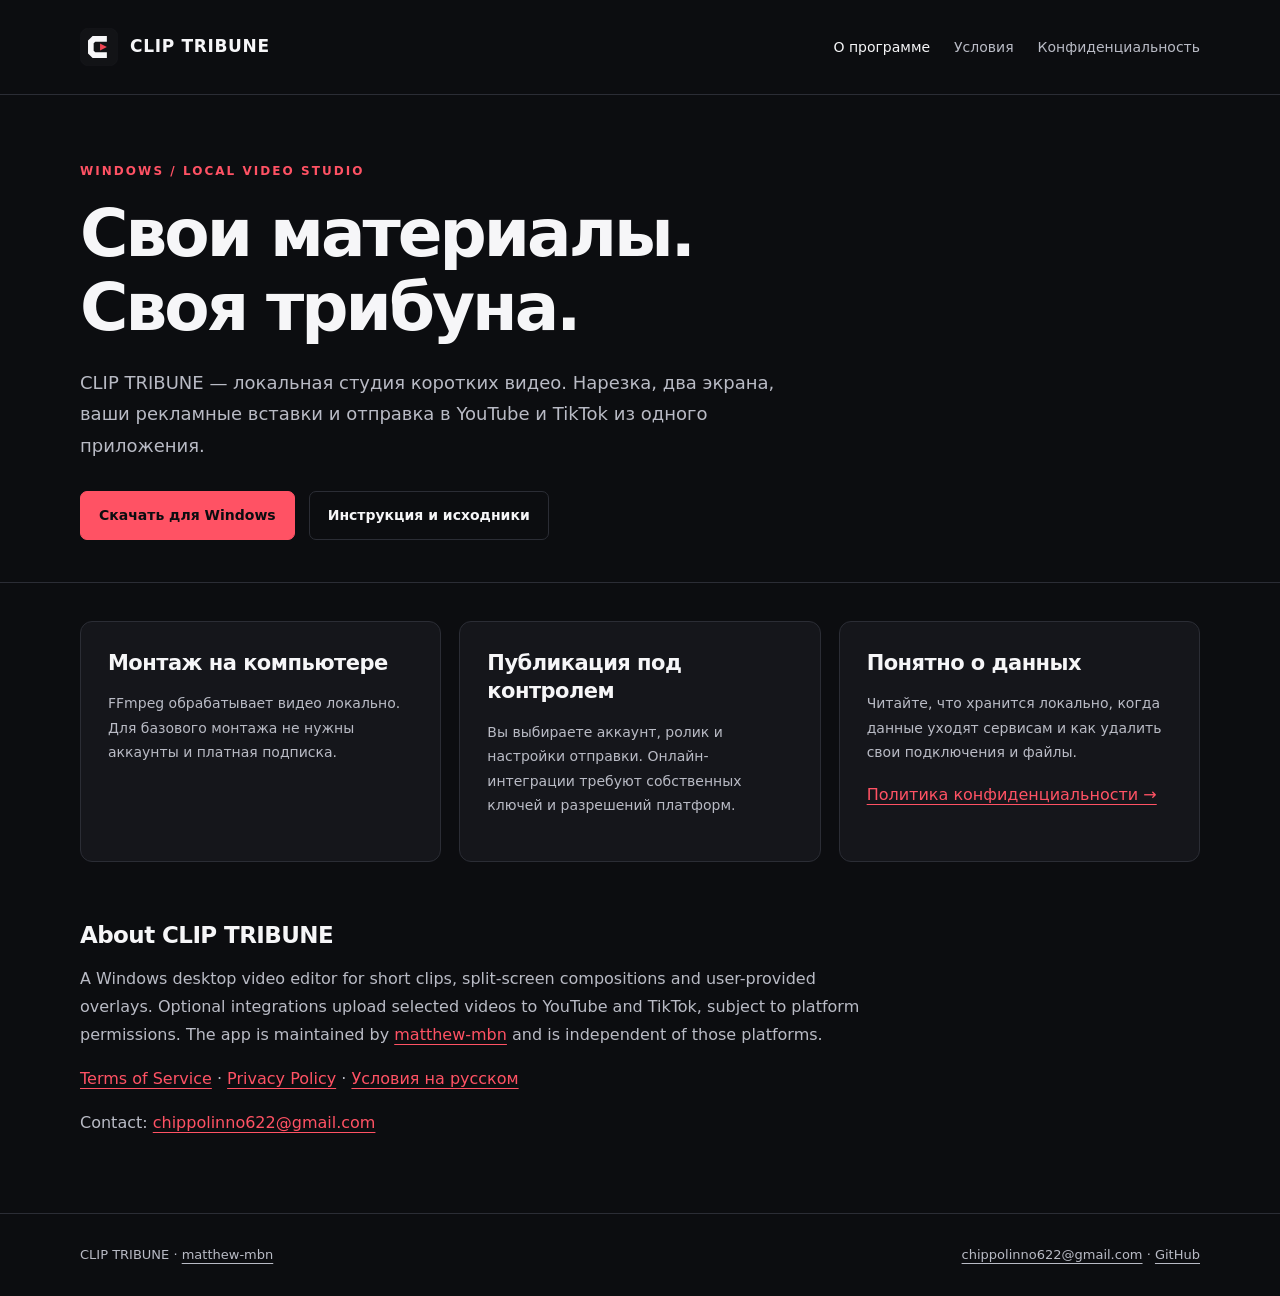
==== docs/index.html @ b44d0ffa "Publish bilingual terms and privacy pages" ====
<!doctype html>
<html lang="ru"><head><meta charset="utf-8">
<meta name="viewport" content="width=device-width, initial-scale=1">
<title>Локальная студия видео · CLIP TRIBUNE</title>
<meta name="description" content="CLIP TRIBUNE — студия коротких видео для Windows. Скачать приложение, прочитать инструкции и правила обработки данных.">
<meta name="theme-color" content="#0c0d10">
<link rel="canonical" href="https://matthew-mbn.github.io/CLIP-TRIBUNE/index.html">
<link rel="icon" href="site-assets/logo.svg" type="image/svg+xml">
<link rel="stylesheet" href="site.css"></head><body>
<a class="skip" href="#main">К содержимому</a>
<header class="top"><div class="wrap"><a class="brand" href="index.html">
<img src="site-assets/logo.svg" width="38" height="38" alt="">CLIP TRIBUNE</a>
<nav class="nav" aria-label="Главная навигация"><a href="index.html" aria-current="page">О программе</a><a href="terms-ru.html">Условия</a><a href="privacy-ru.html">Конфиденциальность</a></nav></div></header>
<main id="main"><div class="hero"><div class="wrap"><p class="eyebrow">Windows / Local video studio</p>
<h1>Свои материалы.<br>Своя трибуна.</h1><p class="lead">CLIP TRIBUNE — локальная студия коротких видео.
Нарезка, два экрана, ваши рекламные вставки и отправка в YouTube и TikTok из одного приложения.</p>
<div class="actions"><a class="button primary" href="https://github.com/matthew-mbn/CLIP-TRIBUNE/releases/latest">Скачать для Windows</a>
<a class="button" href="https://github.com/matthew-mbn/CLIP-TRIBUNE#readme">Инструкция и исходники</a></div></div></div>
<div class="wrap"><div class="cards"><section class="card"><h2>Монтаж на компьютере</h2>
<p>FFmpeg обрабатывает видео локально. Для базового монтажа не нужны аккаунты и платная подписка.</p></section>
<section class="card"><h2>Публикация под контролем</h2><p>Вы выбираете аккаунт, ролик и настройки отправки.
Онлайн-интеграции требуют собственных ключей и разрешений платформ.</p></section>
<section class="card"><h2>Понятно о данных</h2><p>Читайте, что хранится локально, когда данные уходят
сервисам и как удалить свои подключения и файлы.</p><a href="privacy-ru.html">Политика конфиденциальности →</a></section></div>
<section class="home-detail" lang="en"><h2>About CLIP TRIBUNE</h2><p>A Windows desktop video editor
for short clips, split-screen compositions and user-provided overlays. Optional integrations upload
selected videos to YouTube and TikTok, subject to platform permissions. The app is maintained by
<a href="https://github.com/matthew-mbn">matthew-mbn</a> and is independent of those platforms.</p><p><a href="terms.html">Terms of Service</a> ·
<a href="privacy.html">Privacy Policy</a> · <a href="terms-ru.html" lang="ru">Условия на русском</a></p>
<p>Contact: <a href="mailto:chippolinno622@gmail.com">chippolinno622@gmail.com</a></p></section></div></main>
<footer><div class="wrap"><span>CLIP TRIBUNE · <a href="https://github.com/matthew-mbn">matthew-mbn</a></span>
<span><a href="mailto:chippolinno622@gmail.com">chippolinno622@gmail.com</a> · <a href="https://github.com/matthew-mbn/CLIP-TRIBUNE">GitHub</a></span></div></footer></body></html>
---- docs/site.css ----
/* Общий стиль сайта и юридических страниц. Без внешних шрифтов и трекеров. */
:root{color-scheme:dark;--bg:#0c0d10;--panel:#15161b;--line:#2b2d35;--text:#f6f6f8;--muted:#b9bbc5;--red:#ff5264}
*{box-sizing:border-box}html{scroll-behavior:smooth;scroll-padding-top:24px}body{margin:0;background:var(--bg);color:var(--text);font:16px/1.75 system-ui,-apple-system,"Segoe UI",sans-serif}a{color:var(--red);text-underline-offset:4px}a:hover{color:#fff}a:focus-visible{outline:2px solid var(--red);outline-offset:6px}img{max-width:100%;height:auto}.wrap{width:min(1120px,calc(100% - 48px));margin:auto}.skip{position:absolute;left:20px;top:-80px;background:var(--panel);padding:10px}.skip:focus{top:10px}.top{border-bottom:1px solid var(--line)}.top .wrap{display:flex;align-items:center;justify-content:space-between;gap:24px;min-height:94px}.brand{display:flex;align-items:center;gap:12px;color:var(--text);text-decoration:none;font-size:17px;font-weight:800;letter-spacing:.04em;white-space:nowrap}.brand img{width:38px;height:38px}.nav{display:flex;gap:24px;flex-wrap:wrap}.nav a{font-size:14px;color:var(--muted);text-decoration:none}.nav a[aria-current=page],.nav a:hover{color:var(--text)}.hero{padding:66px 0 42px;border-bottom:1px solid var(--line)}.eyebrow{text-transform:uppercase;letter-spacing:.17em;font-size:12px;font-weight:750;color:var(--red);margin:0 0 15px}.hero h1{font-size:clamp(34px,6vw,66px);line-height:1.12;letter-spacing:-.045em;max-width:900px;margin:0 0 22px}.hero .lead{color:var(--muted);max-width:700px;font-size:18px;margin:0}.meta{display:flex;gap:20px;flex-wrap:wrap;color:var(--muted);font-size:13px;margin-top:24px}.document{display:grid;grid-template-columns:220px minmax(0,1fr);gap:64px;padding:46px 0 72px}.toc{align-self:start;position:sticky;top:24px;font-size:13px}.toc strong{display:block;color:var(--muted);font-size:11px;text-transform:uppercase;letter-spacing:.12em;margin-bottom:16px}.toc a{display:block;text-decoration:none;color:var(--muted);border-left:1px solid var(--line);padding:7px 14px}.toc a:hover{border-color:var(--red);color:var(--text)}article{max-width:780px;min-width:0}article section+section{margin-top:38px}h2{font-size:23px;line-height:1.35;letter-spacing:-.025em;margin:0 0 14px}p{margin:0 0 16px}article p,article li{color:var(--muted)}article strong{color:var(--text)}ul,ol{padding-left:23px;margin:12px 0 20px}li+li{margin-top:9px}code{font-size:.88em;color:var(--text);overflow-wrap:anywhere}article a{overflow-wrap:anywhere}.note{background:var(--panel);padding:20px 24px;border-left:3px solid var(--red);border-radius:0 8px 8px 0;margin:22px 0}.cards{display:grid;grid-template-columns:repeat(3,1fr);gap:18px;padding:38px 0}.card{padding:27px;background:var(--panel);border:1px solid var(--line);border-radius:12px}.card h2{font-size:21px}.card p{color:var(--muted);font-size:14px}.actions{display:flex;gap:14px;flex-wrap:wrap;margin-top:30px}.button{display:inline-block;text-decoration:none;font-size:14px;font-weight:700;padding:11px 18px;border:1px solid var(--line);border-radius:7px;color:var(--text)}.primary{background:var(--red);border-color:var(--red);color:#0c0d10}.primary:hover{background:#ff7482;color:#0c0d10}.home-detail{max-width:800px;padding:20px 0 60px}.home-detail p{color:var(--muted)}footer{border-top:1px solid var(--line);color:var(--muted);font-size:13px;padding:30px 0}footer .wrap{display:flex;justify-content:space-between;gap:20px;flex-wrap:wrap}footer a{color:var(--muted)}
@media(max-width:760px){.wrap{width:calc(100% - 32px)}.top .wrap{align-items:flex-start;flex-direction:column;padding:20px 0;gap:15px}.nav{gap:19px}.hero{padding:42px 0 30px}.document{grid-template-columns:1fr;gap:28px;padding-top:28px}.toc{position:static}.toc a{display:inline-block;padding:5px 10px}.cards{grid-template-columns:1fr}.hero .lead{font-size:16px}article section+section{margin-top:30px}}
@media(prefers-reduced-motion:reduce){html{scroll-behavior:auto}}
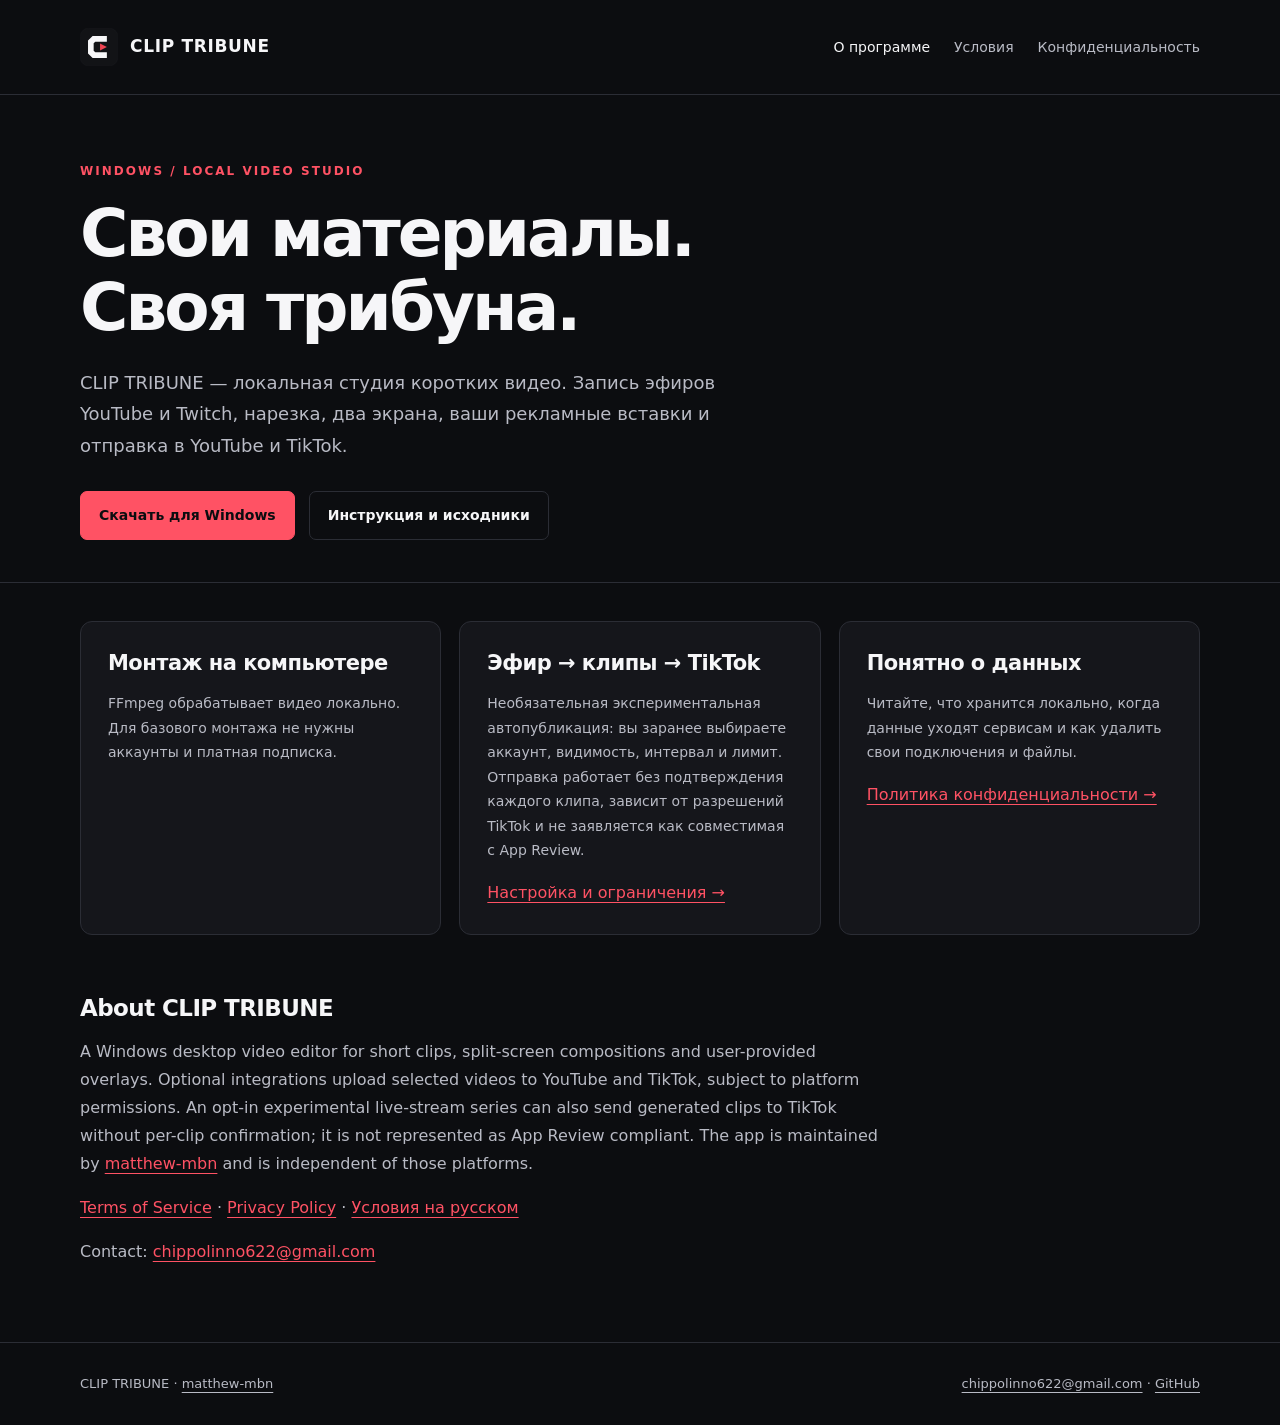
==== commit 3c9583da: "Add experimental automatic TikTok posting for live clips" ====
--- a/docs/index.html
+++ b/docs/index.html
@@ -13,18 +13,22 @@
 <nav class="nav" aria-label="Главная навигация"><a href="index.html" aria-current="page">О программе</a><a href="terms-ru.html">Условия</a><a href="privacy-ru.html">Конфиденциальность</a></nav></div></header>
 <main id="main"><div class="hero"><div class="wrap"><p class="eyebrow">Windows / Local video studio</p>
 <h1>Свои материалы.<br>Своя трибуна.</h1><p class="lead">CLIP TRIBUNE — локальная студия коротких видео.
-Нарезка, два экрана, ваши рекламные вставки и отправка в YouTube и TikTok из одного приложения.</p>
+Запись эфиров YouTube и Twitch, нарезка, два экрана, ваши рекламные вставки и отправка в YouTube и TikTok.</p>
 <div class="actions"><a class="button primary" href="https://github.com/matthew-mbn/CLIP-TRIBUNE/releases/latest">Скачать для Windows</a>
 <a class="button" href="https://github.com/matthew-mbn/CLIP-TRIBUNE#readme">Инструкция и исходники</a></div></div></div>
 <div class="wrap"><div class="cards"><section class="card"><h2>Монтаж на компьютере</h2>
 <p>FFmpeg обрабатывает видео локально. Для базового монтажа не нужны аккаунты и платная подписка.</p></section>
-<section class="card"><h2>Публикация под контролем</h2><p>Вы выбираете аккаунт, ролик и настройки отправки.
-Онлайн-интеграции требуют собственных ключей и разрешений платформ.</p></section>
+<section class="card"><h2>Эфир → клипы → TikTok</h2><p>Необязательная экспериментальная автопубликация:
+вы заранее выбираете аккаунт, видимость, интервал и лимит. Отправка работает без подтверждения каждого клипа,
+зависит от разрешений TikTok и не заявляется как совместимая с App Review.</p>
+<a href="https://github.com/matthew-mbn/CLIP-TRIBUNE/blob/main/docs/autopublishing.md">Настройка и ограничения →</a></section>
 <section class="card"><h2>Понятно о данных</h2><p>Читайте, что хранится локально, когда данные уходят
 сервисам и как удалить свои подключения и файлы.</p><a href="privacy-ru.html">Политика конфиденциальности →</a></section></div>
 <section class="home-detail" lang="en"><h2>About CLIP TRIBUNE</h2><p>A Windows desktop video editor
 for short clips, split-screen compositions and user-provided overlays. Optional integrations upload
-selected videos to YouTube and TikTok, subject to platform permissions. The app is maintained by
+selected videos to YouTube and TikTok, subject to platform permissions. An opt-in experimental live-stream
+series can also send generated clips to TikTok without per-clip confirmation; it is not represented as App Review compliant.
+The app is maintained by
 <a href="https://github.com/matthew-mbn">matthew-mbn</a> and is independent of those platforms.</p><p><a href="terms.html">Terms of Service</a> ·
 <a href="privacy.html">Privacy Policy</a> · <a href="terms-ru.html" lang="ru">Условия на русском</a></p>
 <p>Contact: <a href="mailto:chippolinno622@gmail.com">chippolinno622@gmail.com</a></p></section></div></main>
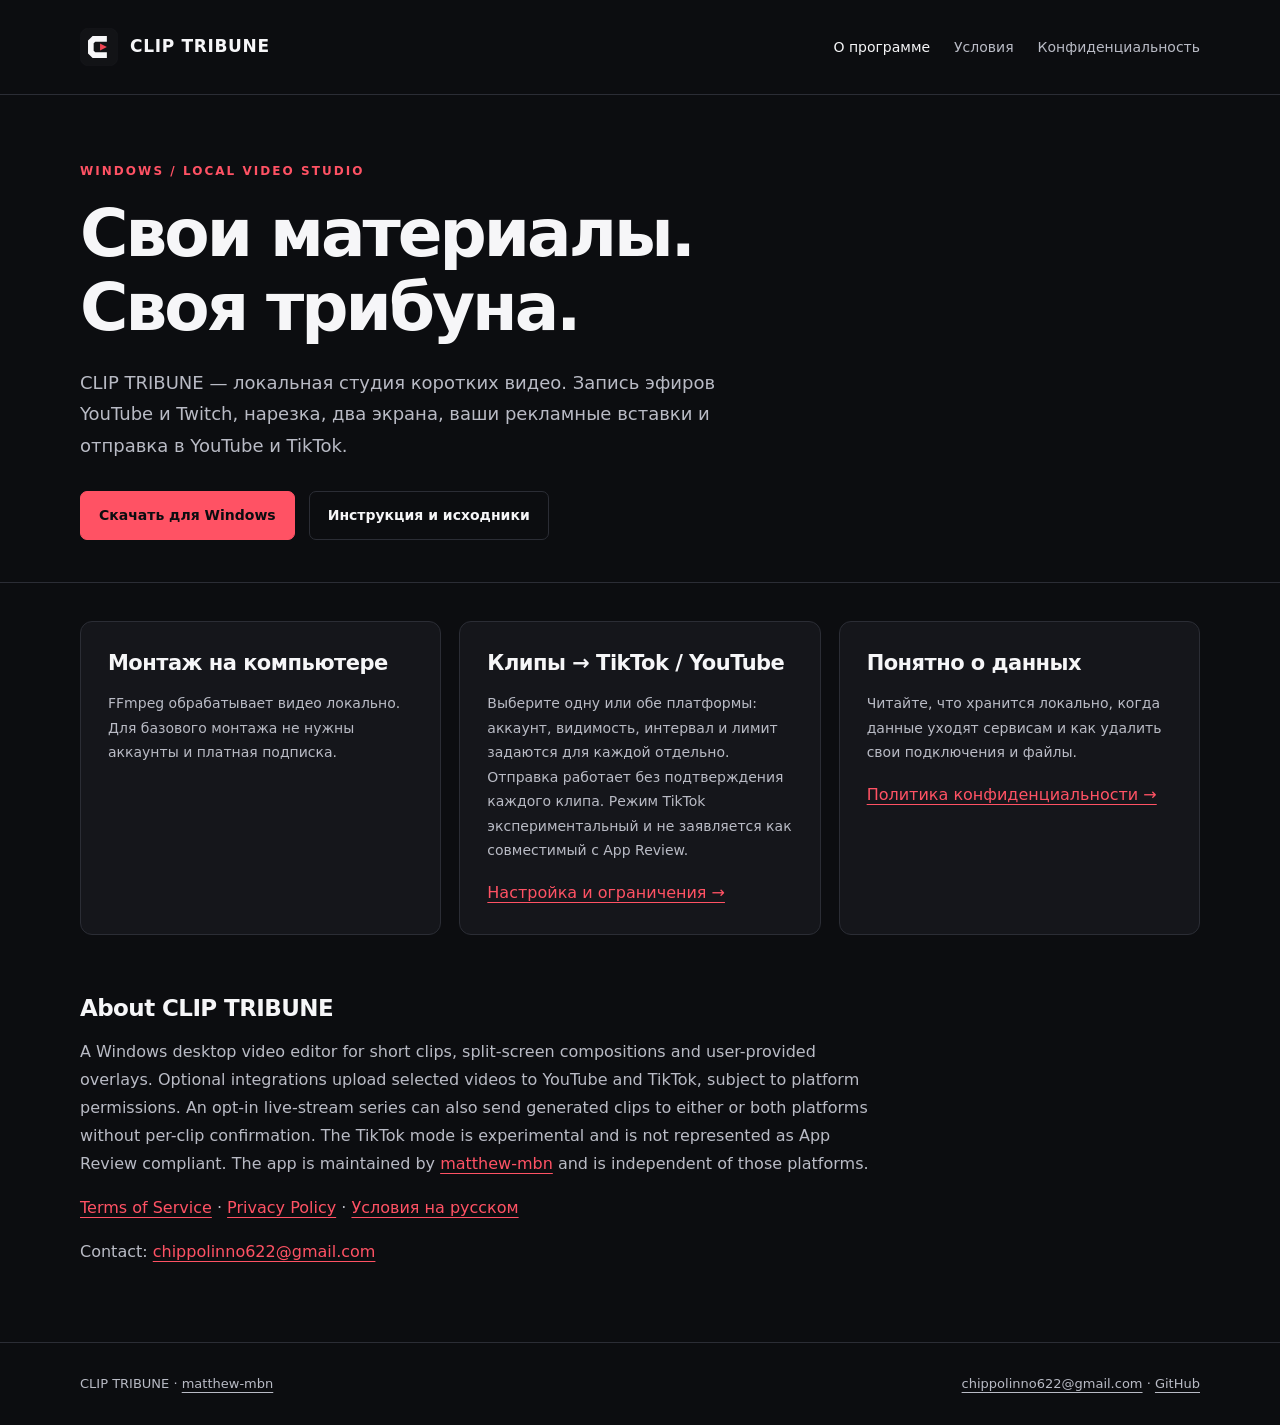
==== commit acad9dcd: "Add selectable YouTube and TikTok live publishing and fix TikTok chunk sizes" ====
--- a/docs/index.html
+++ b/docs/index.html
@@ -18,16 +18,17 @@
 <a class="button" href="https://github.com/matthew-mbn/CLIP-TRIBUNE#readme">Инструкция и исходники</a></div></div></div>
 <div class="wrap"><div class="cards"><section class="card"><h2>Монтаж на компьютере</h2>
 <p>FFmpeg обрабатывает видео локально. Для базового монтажа не нужны аккаунты и платная подписка.</p></section>
-<section class="card"><h2>Эфир → клипы → TikTok</h2><p>Необязательная экспериментальная автопубликация:
-вы заранее выбираете аккаунт, видимость, интервал и лимит. Отправка работает без подтверждения каждого клипа,
-зависит от разрешений TikTok и не заявляется как совместимая с App Review.</p>
+<section class="card"><h2>Клипы → TikTok / YouTube</h2><p>Выберите одну или обе платформы:
+аккаунт, видимость, интервал и лимит задаются для каждой отдельно. Отправка работает без подтверждения каждого клипа.
+Режим TikTok экспериментальный и не заявляется как совместимый с App Review.</p>
 <a href="https://github.com/matthew-mbn/CLIP-TRIBUNE/blob/main/docs/autopublishing.md">Настройка и ограничения →</a></section>
 <section class="card"><h2>Понятно о данных</h2><p>Читайте, что хранится локально, когда данные уходят
 сервисам и как удалить свои подключения и файлы.</p><a href="privacy-ru.html">Политика конфиденциальности →</a></section></div>
 <section class="home-detail" lang="en"><h2>About CLIP TRIBUNE</h2><p>A Windows desktop video editor
 for short clips, split-screen compositions and user-provided overlays. Optional integrations upload
-selected videos to YouTube and TikTok, subject to platform permissions. An opt-in experimental live-stream
-series can also send generated clips to TikTok without per-clip confirmation; it is not represented as App Review compliant.
+selected videos to YouTube and TikTok, subject to platform permissions. An opt-in live-stream
+series can also send generated clips to either or both platforms without per-clip confirmation.
+The TikTok mode is experimental and is not represented as App Review compliant.
 The app is maintained by
 <a href="https://github.com/matthew-mbn">matthew-mbn</a> and is independent of those platforms.</p><p><a href="terms.html">Terms of Service</a> ·
 <a href="privacy.html">Privacy Policy</a> · <a href="terms-ru.html" lang="ru">Условия на русском</a></p>
